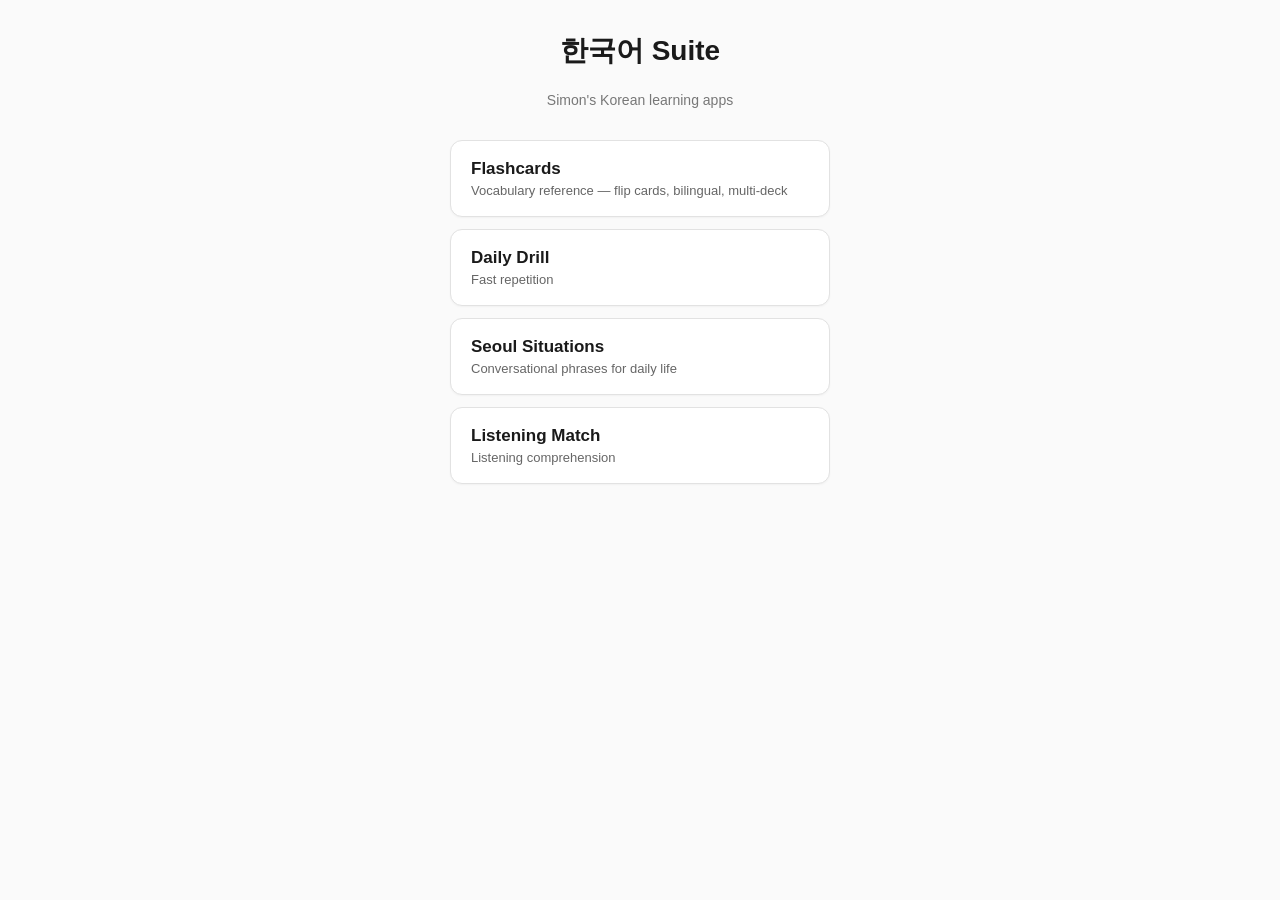
==== docs/index.html @ 5137a29d "Initial commit: four Korean learning apps migrated from Claude.ai artifacts Apps: flashcards (98 car" ====
<!DOCTYPE html>
<html lang="en">
<head>
  <meta charset="UTF-8">
  <meta name="viewport" content="width=device-width, initial-scale=1.0, viewport-fit=cover">
  <meta name="apple-mobile-web-app-capable" content="yes">
  <meta name="apple-mobile-web-app-status-bar-style" content="black-translucent">
  <meta http-equiv="Cache-Control" content="no-cache, no-store, must-revalidate">
  <title>Korean Suite</title>
  <link rel="stylesheet" href="shared/styles.css">
  <style>
    body { display: flex; flex-direction: column; align-items: center; padding: 32px 16px; }
    h1 { margin: 0 0 8px; font-size: 28px; }
    .subtitle { color: #777; font-size: 14px; margin-bottom: 32px; }
    .grid { display: grid; gap: 12px; width: 100%; max-width: 380px; }
    .card {
      display: block;
      padding: 18px 20px;
      background: white;
      border: 1px solid #e2e2e2;
      border-radius: 12px;
      text-decoration: none;
      color: #1a1a1a;
      box-shadow: 0 1px 2px rgba(0,0,0,0.04);
    }
    .card:hover { border-color: #c2c2c2; }
    .card h2 { margin: 0 0 4px; font-size: 17px; font-weight: 600; }
    .card p { margin: 0; color: #666; font-size: 13px; }
  </style>
</head>
<body>
  <h1>한국어 Suite</h1>
  <p class="subtitle">Simon's Korean learning apps</p>
  <div class="grid">
    <a class="card" href="flashcards/">
      <h2>Flashcards</h2>
      <p>Vocabulary reference — flip cards, bilingual, multi-deck</p>
    </a>
    <a class="card" href="drill/">
      <h2>Daily Drill</h2>
      <p>Fast repetition</p>
    </a>
    <a class="card" href="seoul/">
      <h2>Seoul Situations</h2>
      <p>Conversational phrases for daily life</p>
    </a>
    <a class="card" href="listening/">
      <h2>Listening Match</h2>
      <p>Listening comprehension</p>
    </a>
  </div>
</body>
</html>
---- docs/shared/styles.css ----
/* shared/styles.css — base resets and shared utilities for the Korean Suite */
*, *::before, *::after { box-sizing: border-box; }
html, body { margin: 0; padding: 0; }
body {
  font-family: -apple-system, BlinkMacSystemFont, "Segoe UI", Roboto, sans-serif;
  background: #fafafa;
  color: #1a1a1a;
  -webkit-text-size-adjust: 100%;
}
button { font: inherit; cursor: pointer; }
.ks-suite-nav {
  font-size: 13px;
  padding: 8px 12px;
  background: #f0f0f0;
  border-bottom: 1px solid #ddd;
}
.ks-suite-nav a {
  color: #444;
  text-decoration: none;
  margin-right: 12px;
}
.ks-suite-nav a:hover { text-decoration: underline; }
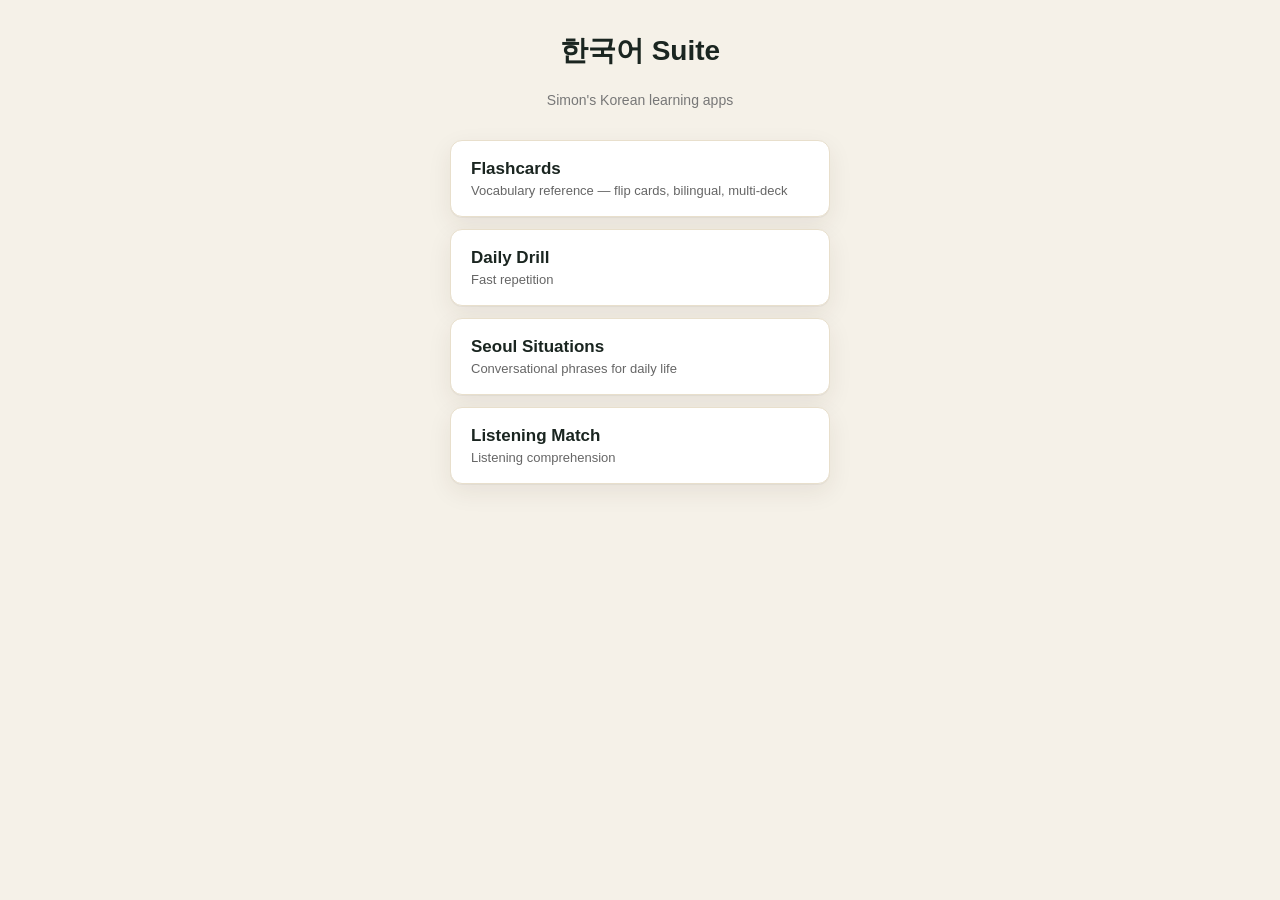
==== commit a6a297fa: "hub: match the cream background + warmer card borders of drill/flashcards" ====
--- a/docs/index.html
+++ b/docs/index.html
@@ -9,21 +9,21 @@
   <title>Korean Suite</title>
   <link rel="stylesheet" href="shared/styles.css">
   <style>
-    body { display: flex; flex-direction: column; align-items: center; padding: 32px 16px; }
+    body { display: flex; flex-direction: column; align-items: center; padding: calc(env(safe-area-inset-top) + 32px) 16px calc(env(safe-area-inset-bottom) + 32px); }
     h1 { margin: 0 0 8px; font-size: 28px; }
     .subtitle { color: #777; font-size: 14px; margin-bottom: 32px; }
     .grid { display: grid; gap: 12px; width: 100%; max-width: 380px; }
     .card {
       display: block;
       padding: 18px 20px;
-      background: white;
-      border: 1px solid #e2e2e2;
+      background: #ffffff;
+      border: 1px solid #e8dfcc;
       border-radius: 12px;
       text-decoration: none;
-      color: #1a1a1a;
-      box-shadow: 0 1px 2px rgba(0,0,0,0.04);
+      color: #1a2520;
+      box-shadow: 0 1px 0 rgba(0,0,0,0.04), 0 8px 24px rgba(60,40,20,0.08);
     }
-    .card:hover { border-color: #c2c2c2; }
+    .card:hover { border-color: #c4452d; }
     .card h2 { margin: 0 0 4px; font-size: 17px; font-weight: 600; }
     .card p { margin: 0; color: #666; font-size: 13px; }
   </style>
--- a/docs/shared/styles.css
+++ b/docs/shared/styles.css
@@ -3,8 +3,8 @@
 html, body { margin: 0; padding: 0; }
 body {
   font-family: -apple-system, BlinkMacSystemFont, "Segoe UI", Roboto, sans-serif;
-  background: #fafafa;
-  color: #1a1a1a;
+  background: #f5f1e8;
+  color: #1a2520;
   -webkit-text-size-adjust: 100%;
 }
 button { font: inherit; cursor: pointer; }
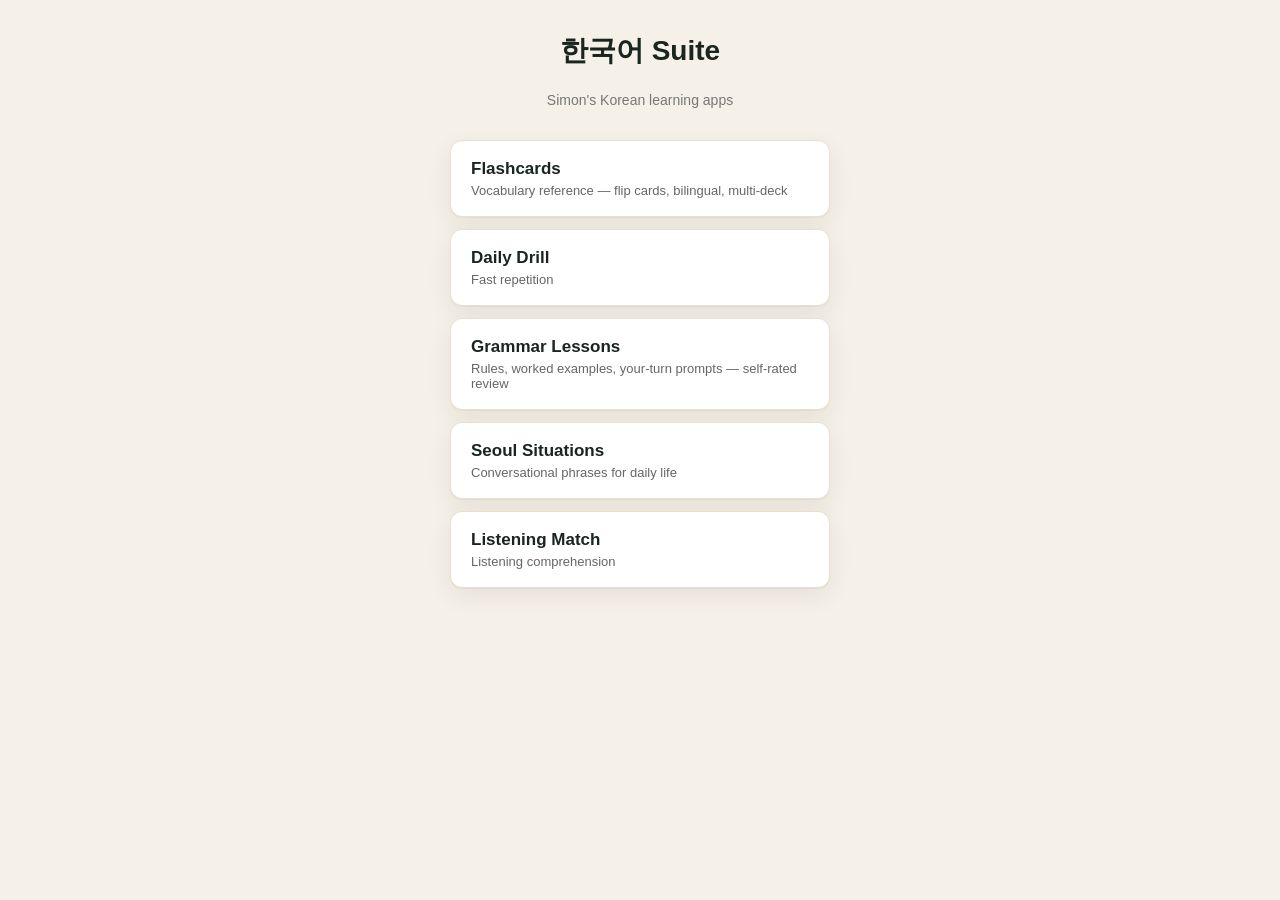
==== commit 935a10a2: "grammar: new lesson + self-rated SRS app (Phase 1, 8 grammar points) Rule + worked examples + your-t" ====
--- a/docs/index.html
+++ b/docs/index.html
@@ -1,6 +1,8 @@
 <!DOCTYPE html>
 <html lang="en">
 <head>
+  <link rel="icon" type="image/svg+xml" href="favicon.svg" />
+  <link rel="apple-touch-icon" href="apple-touch-icon.png" />
   <meta charset="UTF-8">
   <meta name="viewport" content="width=device-width, initial-scale=1.0, viewport-fit=cover">
   <meta name="apple-mobile-web-app-capable" content="yes">
@@ -40,6 +42,10 @@
       <h2>Daily Drill</h2>
       <p>Fast repetition</p>
     </a>
+    <a class="card" href="grammar/">
+      <h2>Grammar Lessons</h2>
+      <p>Rules, worked examples, your-turn prompts — self-rated review</p>
+    </a>
     <a class="card" href="seoul/">
       <h2>Seoul Situations</h2>
       <p>Conversational phrases for daily life</p>
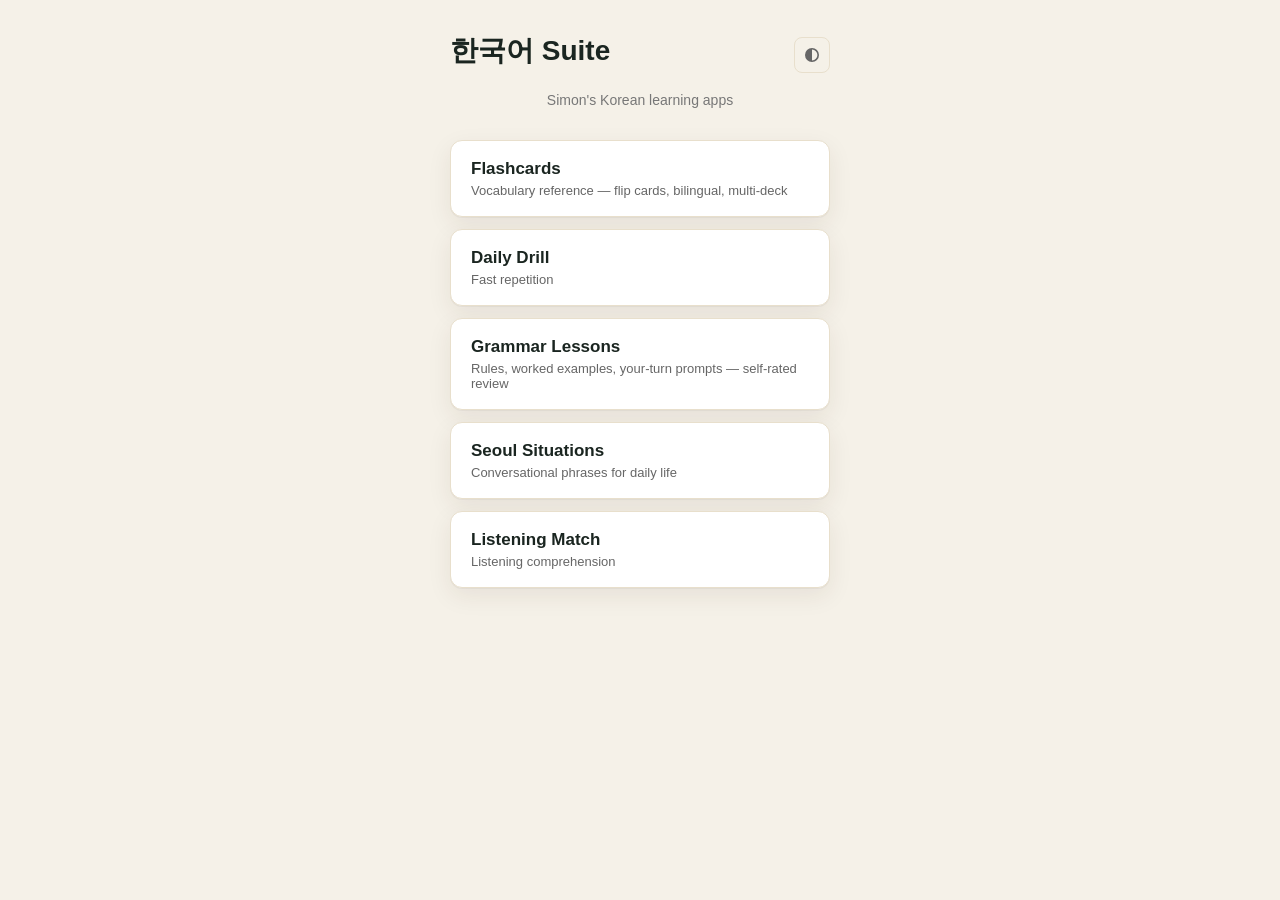
==== commit 503af974: "Korean Suite: dark mode across drill, grammar, listening, flashcards, hub Tokenises the remaining ha" ====
--- a/docs/index.html
+++ b/docs/index.html
@@ -10,28 +10,95 @@
   <meta http-equiv="Cache-Control" content="no-cache, no-store, must-revalidate">
   <title>Korean Suite</title>
   <link rel="stylesheet" href="shared/styles.css">
+  <script src="shared/theme.js"></script>
   <style>
-    body { display: flex; flex-direction: column; align-items: center; padding: calc(env(safe-area-inset-top) + 32px) 16px calc(env(safe-area-inset-bottom) + 32px); }
+    :root {
+      --bg: #f5f1e8;
+      --ink: #1a2520;
+      --muted: #666;
+      --subtitle: #777;
+      --card: #ffffff;
+      --soft: #e8dfcc;
+      --accent: #c4452d;
+      --shadow: 0 1px 0 rgba(0,0,0,0.04), 0 8px 24px rgba(60,40,20,0.08);
+    }
+
+    @media (prefers-color-scheme: dark) {
+      :root {
+        --bg: #1b1714;
+        --ink: #ede6d9;
+        --muted: #a89e8c;
+        --subtitle: #a89e8c;
+        --card: #262019;
+        --soft: #3a3229;
+        --accent: #e2694a;
+        --shadow: 0 1px 0 rgba(0,0,0,0.5), 0 8px 24px rgba(0,0,0,0.55);
+      }
+    }
+    :root[data-theme="dark"] {
+      --bg: #1b1714;
+      --ink: #ede6d9;
+      --muted: #a89e8c;
+      --subtitle: #a89e8c;
+      --card: #262019;
+      --soft: #3a3229;
+      --accent: #e2694a;
+      --shadow: 0 1px 0 rgba(0,0,0,0.5), 0 8px 24px rgba(0,0,0,0.55);
+    }
+    :root[data-theme="light"] {
+      --bg: #f5f1e8;
+      --ink: #1a2520;
+      --muted: #666;
+      --subtitle: #777;
+      --card: #ffffff;
+      --soft: #e8dfcc;
+      --accent: #c4452d;
+      --shadow: 0 1px 0 rgba(0,0,0,0.04), 0 8px 24px rgba(60,40,20,0.08);
+    }
+    :focus-visible { outline: 2px solid var(--accent); outline-offset: 2px; }
+    body { background: var(--bg); color: var(--ink); display: flex; flex-direction: column; align-items: center; padding: calc(env(safe-area-inset-top) + 32px) 16px calc(env(safe-area-inset-bottom) + 32px); }
+    .hub-top { display: flex; align-items: center; justify-content: space-between; width: 100%; max-width: 380px; margin: 0 auto; }
     h1 { margin: 0 0 8px; font-size: 28px; }
-    .subtitle { color: #777; font-size: 14px; margin-bottom: 32px; }
+    .theme-toggle {
+      appearance: none;
+      background: transparent;
+      border: 1px solid var(--soft);
+      border-radius: 8px;
+      color: var(--muted);
+      width: 36px;
+      height: 36px;
+      box-sizing: border-box;
+      display: inline-flex;
+      align-items: center;
+      justify-content: center;
+      cursor: pointer;
+      transition: color 0.15s ease, border-color 0.15s ease;
+    }
+    .theme-toggle:hover { color: var(--ink); border-color: var(--accent); }
+    .subtitle { color: var(--subtitle); font-size: 14px; margin-bottom: 32px; }
     .grid { display: grid; gap: 12px; width: 100%; max-width: 380px; }
     .card {
       display: block;
       padding: 18px 20px;
-      background: #ffffff;
-      border: 1px solid #e8dfcc;
+      background: var(--card);
+      border: 1px solid var(--soft);
       border-radius: 12px;
       text-decoration: none;
-      color: #1a2520;
-      box-shadow: 0 1px 0 rgba(0,0,0,0.04), 0 8px 24px rgba(60,40,20,0.08);
+      color: var(--ink);
+      box-shadow: var(--shadow);
     }
-    .card:hover { border-color: #c4452d; }
+    .card:hover { border-color: var(--accent); }
     .card h2 { margin: 0 0 4px; font-size: 17px; font-weight: 600; }
-    .card p { margin: 0; color: #666; font-size: 13px; }
+    .card p { margin: 0; color: var(--muted); font-size: 13px; }
   </style>
 </head>
 <body>
-  <h1>한국어 Suite</h1>
+  <div class="hub-top">
+    <h1>한국어 Suite</h1>
+    <button class="theme-toggle" data-ks-theme-toggle type="button" aria-label="Theme: Auto (follows system) - tap to change">
+      <svg viewBox="0 0 16 16" width="16" height="16" fill="currentColor" aria-hidden="true"></svg>
+    </button>
+  </div>
   <p class="subtitle">Simon's Korean learning apps</p>
   <div class="grid">
     <a class="card" href="flashcards/">
--- a/docs/shared/styles.css
+++ b/docs/shared/styles.css
@@ -1,11 +1,26 @@
 /* shared/styles.css — base resets and shared utilities for the Korean Suite */
 *, *::before, *::after { box-sizing: border-box; }
 html, body { margin: 0; padding: 0; }
+:root { --ks-bottom-clearance: env(safe-area-inset-bottom); }
+
+/*
+ * ChatGPT's iOS in-app browser places its share / "Open in Safari" rail over
+ * the page. The rail is host chrome, so CSS cannot move it; reserve a scroll
+ * tail instead. Installed Home Screen apps retain safe-area-only spacing.
+ */
+@supports (-webkit-touch-callout: none) {
+  :root { --ks-bottom-clearance: max(env(safe-area-inset-bottom), 8rem); }
+  @media (display-mode: standalone) {
+    :root { --ks-bottom-clearance: env(safe-area-inset-bottom); }
+  }
+}
+
 body {
   font-family: -apple-system, BlinkMacSystemFont, "Segoe UI", Roboto, sans-serif;
   background: #f5f1e8;
   color: #1a2520;
   -webkit-text-size-adjust: 100%;
+  padding-bottom: var(--ks-bottom-clearance) !important;
 }
 button { font: inherit; cursor: pointer; }
 .ks-suite-nav {
